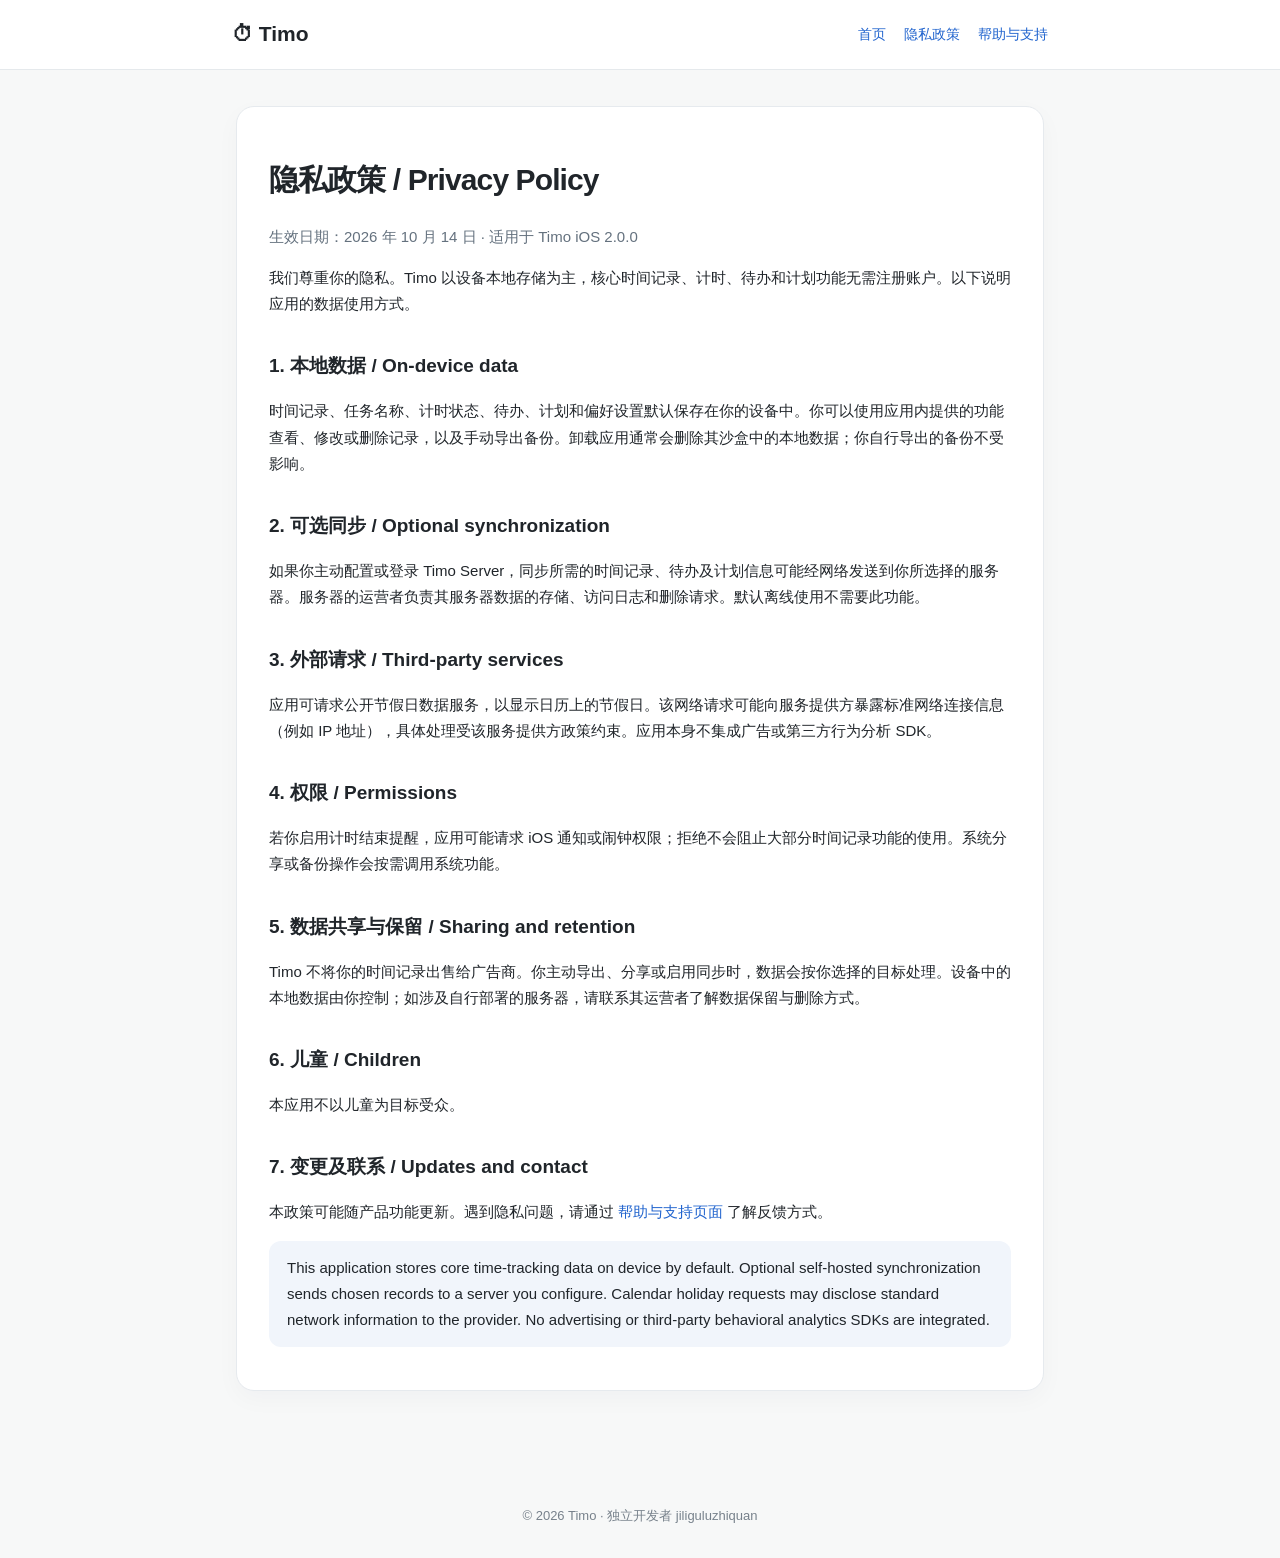
==== privacy.html @ 8e0661b7 "Publish Timo privacy and support pages" ====
<!doctype html><html lang="zh-CN"><head><meta charset="utf-8"><meta name="viewport" content="width=device-width,initial-scale=1"><meta name="robots" content="index,follow"><meta name="description" content="Timo 个人时间记录 App · 隐私政策"><title>隐私政策 | Timo</title><link rel="stylesheet" href="style.css"></head><body><header><nav><strong>⏱ Timo</strong><div><a href="index.html">首页</a><a href="privacy.html">隐私政策</a><a href="support.html">帮助与支持</a></div></nav></header><main><article><h1>隐私政策 / Privacy Policy</h1><p class="muted">生效日期：2026 年 10 月 14 日 · 适用于 Timo iOS 2.0.0</p><p>我们尊重你的隐私。Timo 以设备本地存储为主，核心时间记录、计时、待办和计划功能无需注册账户。以下说明应用的数据使用方式。</p><h2>1. 本地数据 / On-device data</h2><p>时间记录、任务名称、计时状态、待办、计划和偏好设置默认保存在你的设备中。你可以使用应用内提供的功能查看、修改或删除记录，以及手动导出备份。卸载应用通常会删除其沙盒中的本地数据；你自行导出的备份不受影响。</p><h2>2. 可选同步 / Optional synchronization</h2><p>如果你主动配置或登录 Timo Server，同步所需的时间记录、待办及计划信息可能经网络发送到你所选择的服务器。服务器的运营者负责其服务器数据的存储、访问日志和删除请求。默认离线使用不需要此功能。</p><h2>3. 外部请求 / Third-party services</h2><p>应用可请求公开节假日数据服务，以显示日历上的节假日。该网络请求可能向服务提供方暴露标准网络连接信息（例如 IP 地址），具体处理受该服务提供方政策约束。应用本身不集成广告或第三方行为分析 SDK。</p><h2>4. 权限 / Permissions</h2><p>若你启用计时结束提醒，应用可能请求 iOS 通知或闹钟权限；拒绝不会阻止大部分时间记录功能的使用。系统分享或备份操作会按需调用系统功能。</p><h2>5. 数据共享与保留 / Sharing and retention</h2><p>Timo 不将你的时间记录出售给广告商。你主动导出、分享或启用同步时，数据会按你选择的目标处理。设备中的本地数据由你控制；如涉及自行部署的服务器，请联系其运营者了解数据保留与删除方式。</p><h2>6. 儿童 / Children</h2><p>本应用不以儿童为目标受众。</p><h2>7. 变更及联系 / Updates and contact</h2><p>本政策可能随产品功能更新。遇到隐私问题，请通过 <a href="support.html">帮助与支持页面</a> 了解反馈方式。</p><p class="notice">This application stores core time-tracking data on device by default. Optional self-hosted synchronization sends chosen records to a server you configure. Calendar holiday requests may disclose standard network information to the provider. No advertising or third-party behavioral analytics SDKs are integrated.</p></article></main><footer>© 2026 Timo · 独立开发者 jiliguluzhiquan</footer></body></html>
---- style.css ----
*{box-sizing:border-box}body{margin:0;background:#f7f8f8;color:#20252a;font-family:-apple-system,BlinkMacSystemFont,"Segoe UI",sans-serif;line-height:1.75}header{border-bottom:1px solid #e5e9ec;background:#fff}nav{max-width:860px;margin:auto;padding:16px 22px;display:flex;justify-content:space-between;align-items:center;gap:18px;flex-wrap:wrap}nav strong{font-size:21px}nav a{margin-left:18px;font-size:14px}a{color:#2164ce;text-decoration:none}a:hover{text-decoration:underline}main{max-width:860px;padding:36px 26px 84px;margin:auto}article{background:#fff;border:1px solid #e6eaee;border-radius:18px;padding:28px 32px;box-shadow:0 8px 24px #18243a08}h1{font-size:30px;letter-spacing:-.03em;line-height:1.3}h2{margin-top:32px;font-size:19px}h3{font-size:16px}p,li{font-size:15px}li{margin:5px 0}ul{padding-left:24px}.muted{color:#64717e}.notice{padding:14px 18px;background:#f1f5fb;border-radius:12px}footer{padding:30px 20px;text-align:center;font-size:13px;color:#77818b}@media(max-width:600px){main{padding:18px 12px 56px}article{padding:22px 20px}h1{font-size:26px}}
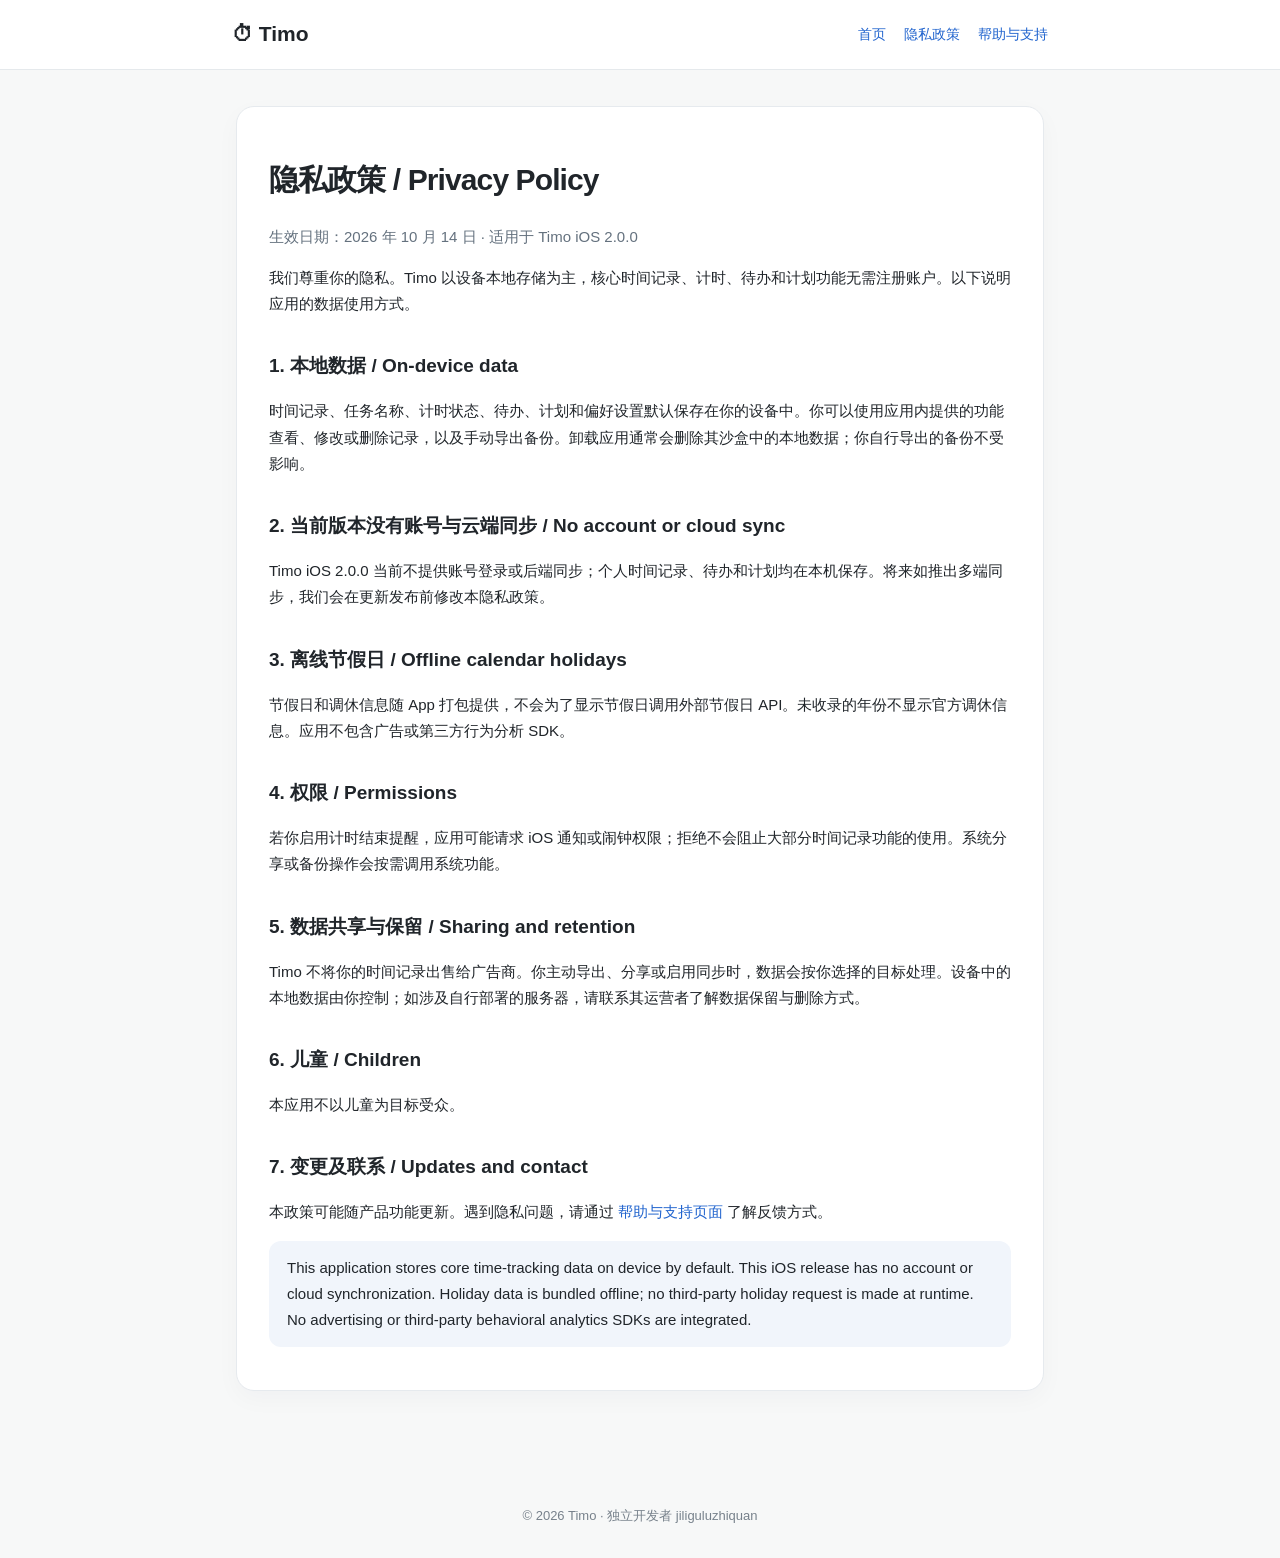
==== commit 831d8659: "Align privacy statement with offline iOS release" ====
--- a/privacy.html
+++ b/privacy.html
@@ -1 +1 @@
-<!doctype html><html lang="zh-CN"><head><meta charset="utf-8"><meta name="viewport" content="width=device-width,initial-scale=1"><meta name="robots" content="index,follow"><meta name="description" content="Timo 个人时间记录 App · 隐私政策"><title>隐私政策 | Timo</title><link rel="stylesheet" href="style.css"></head><body><header><nav><strong>⏱ Timo</strong><div><a href="index.html">首页</a><a href="privacy.html">隐私政策</a><a href="support.html">帮助与支持</a></div></nav></header><main><article><h1>隐私政策 / Privacy Policy</h1><p class="muted">生效日期：2026 年 10 月 14 日 · 适用于 Timo iOS 2.0.0</p><p>我们尊重你的隐私。Timo 以设备本地存储为主，核心时间记录、计时、待办和计划功能无需注册账户。以下说明应用的数据使用方式。</p><h2>1. 本地数据 / On-device data</h2><p>时间记录、任务名称、计时状态、待办、计划和偏好设置默认保存在你的设备中。你可以使用应用内提供的功能查看、修改或删除记录，以及手动导出备份。卸载应用通常会删除其沙盒中的本地数据；你自行导出的备份不受影响。</p><h2>2. 可选同步 / Optional synchronization</h2><p>如果你主动配置或登录 Timo Server，同步所需的时间记录、待办及计划信息可能经网络发送到你所选择的服务器。服务器的运营者负责其服务器数据的存储、访问日志和删除请求。默认离线使用不需要此功能。</p><h2>3. 外部请求 / Third-party services</h2><p>应用可请求公开节假日数据服务，以显示日历上的节假日。该网络请求可能向服务提供方暴露标准网络连接信息（例如 IP 地址），具体处理受该服务提供方政策约束。应用本身不集成广告或第三方行为分析 SDK。</p><h2>4. 权限 / Permissions</h2><p>若你启用计时结束提醒，应用可能请求 iOS 通知或闹钟权限；拒绝不会阻止大部分时间记录功能的使用。系统分享或备份操作会按需调用系统功能。</p><h2>5. 数据共享与保留 / Sharing and retention</h2><p>Timo 不将你的时间记录出售给广告商。你主动导出、分享或启用同步时，数据会按你选择的目标处理。设备中的本地数据由你控制；如涉及自行部署的服务器，请联系其运营者了解数据保留与删除方式。</p><h2>6. 儿童 / Children</h2><p>本应用不以儿童为目标受众。</p><h2>7. 变更及联系 / Updates and contact</h2><p>本政策可能随产品功能更新。遇到隐私问题，请通过 <a href="support.html">帮助与支持页面</a> 了解反馈方式。</p><p class="notice">This application stores core time-tracking data on device by default. Optional self-hosted synchronization sends chosen records to a server you configure. Calendar holiday requests may disclose standard network information to the provider. No advertising or third-party behavioral analytics SDKs are integrated.</p></article></main><footer>© 2026 Timo · 独立开发者 jiliguluzhiquan</footer></body></html>+<!doctype html><html lang="zh-CN"><head><meta charset="utf-8"><meta name="viewport" content="width=device-width,initial-scale=1"><meta name="robots" content="index,follow"><meta name="description" content="Timo 个人时间记录 App · 隐私政策"><title>隐私政策 | Timo</title><link rel="stylesheet" href="style.css"></head><body><header><nav><strong>⏱ Timo</strong><div><a href="index.html">首页</a><a href="privacy.html">隐私政策</a><a href="support.html">帮助与支持</a></div></nav></header><main><article><h1>隐私政策 / Privacy Policy</h1><p class="muted">生效日期：2026 年 10 月 14 日 · 适用于 Timo iOS 2.0.0</p><p>我们尊重你的隐私。Timo 以设备本地存储为主，核心时间记录、计时、待办和计划功能无需注册账户。以下说明应用的数据使用方式。</p><h2>1. 本地数据 / On-device data</h2><p>时间记录、任务名称、计时状态、待办、计划和偏好设置默认保存在你的设备中。你可以使用应用内提供的功能查看、修改或删除记录，以及手动导出备份。卸载应用通常会删除其沙盒中的本地数据；你自行导出的备份不受影响。</p><h2>2. 当前版本没有账号与云端同步 / No account or cloud sync</h2><p>Timo iOS 2.0.0 当前不提供账号登录或后端同步；个人时间记录、待办和计划均在本机保存。将来如推出多端同步，我们会在更新发布前修改本隐私政策。</p><h2>3. 离线节假日 / Offline calendar holidays</h2><p>节假日和调休信息随 App 打包提供，不会为了显示节假日调用外部节假日 API。未收录的年份不显示官方调休信息。应用不包含广告或第三方行为分析 SDK。</p><h2>4. 权限 / Permissions</h2><p>若你启用计时结束提醒，应用可能请求 iOS 通知或闹钟权限；拒绝不会阻止大部分时间记录功能的使用。系统分享或备份操作会按需调用系统功能。</p><h2>5. 数据共享与保留 / Sharing and retention</h2><p>Timo 不将你的时间记录出售给广告商。你主动导出、分享或启用同步时，数据会按你选择的目标处理。设备中的本地数据由你控制；如涉及自行部署的服务器，请联系其运营者了解数据保留与删除方式。</p><h2>6. 儿童 / Children</h2><p>本应用不以儿童为目标受众。</p><h2>7. 变更及联系 / Updates and contact</h2><p>本政策可能随产品功能更新。遇到隐私问题，请通过 <a href="support.html">帮助与支持页面</a> 了解反馈方式。</p><p class="notice">This application stores core time-tracking data on device by default. This iOS release has no account or cloud synchronization. Holiday data is bundled offline; no third-party holiday request is made at runtime. No advertising or third-party behavioral analytics SDKs are integrated.</p></article></main><footer>© 2026 Timo · 独立开发者 jiliguluzhiquan</footer></body></html>
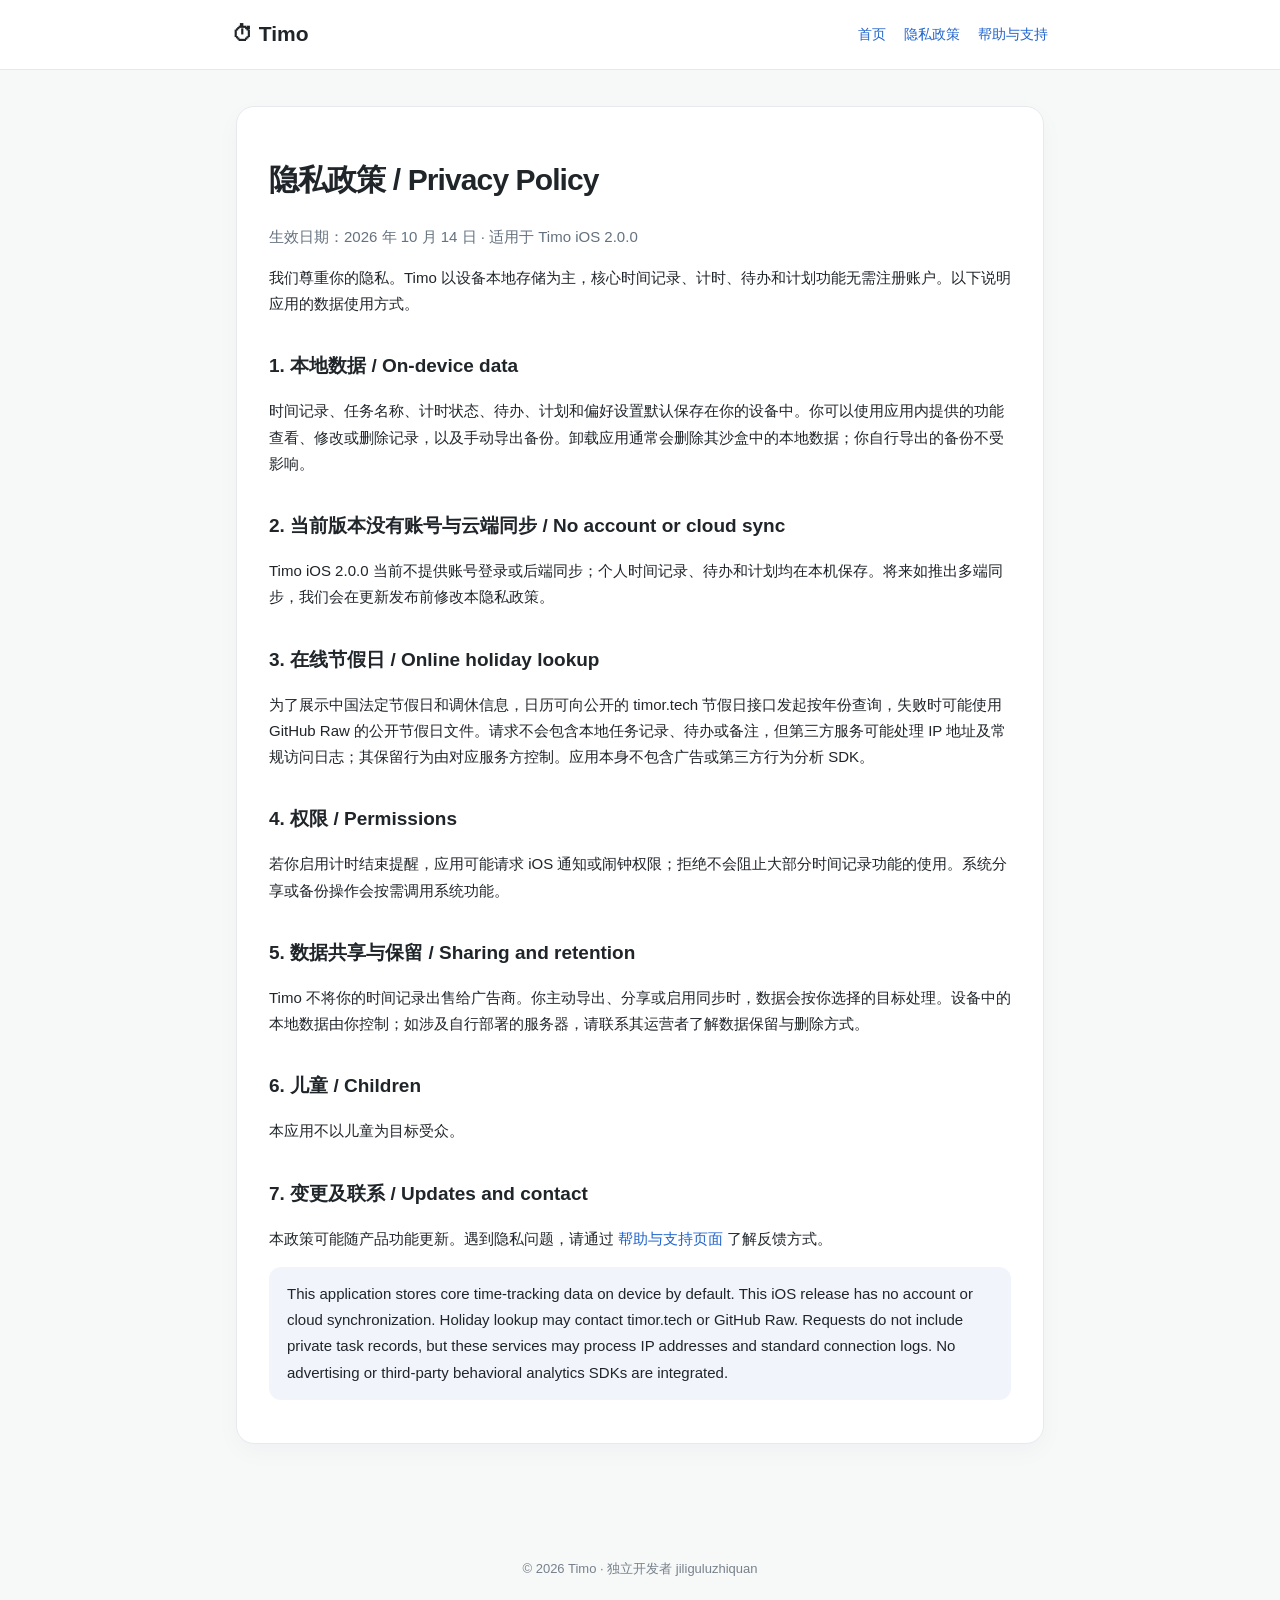
==== commit 0dec14f4: "Document online holiday provider requests" ====
--- a/privacy.html
+++ b/privacy.html
@@ -1 +1 @@
-<!doctype html><html lang="zh-CN"><head><meta charset="utf-8"><meta name="viewport" content="width=device-width,initial-scale=1"><meta name="robots" content="index,follow"><meta name="description" content="Timo 个人时间记录 App · 隐私政策"><title>隐私政策 | Timo</title><link rel="stylesheet" href="style.css"></head><body><header><nav><strong>⏱ Timo</strong><div><a href="index.html">首页</a><a href="privacy.html">隐私政策</a><a href="support.html">帮助与支持</a></div></nav></header><main><article><h1>隐私政策 / Privacy Policy</h1><p class="muted">生效日期：2026 年 10 月 14 日 · 适用于 Timo iOS 2.0.0</p><p>我们尊重你的隐私。Timo 以设备本地存储为主，核心时间记录、计时、待办和计划功能无需注册账户。以下说明应用的数据使用方式。</p><h2>1. 本地数据 / On-device data</h2><p>时间记录、任务名称、计时状态、待办、计划和偏好设置默认保存在你的设备中。你可以使用应用内提供的功能查看、修改或删除记录，以及手动导出备份。卸载应用通常会删除其沙盒中的本地数据；你自行导出的备份不受影响。</p><h2>2. 当前版本没有账号与云端同步 / No account or cloud sync</h2><p>Timo iOS 2.0.0 当前不提供账号登录或后端同步；个人时间记录、待办和计划均在本机保存。将来如推出多端同步，我们会在更新发布前修改本隐私政策。</p><h2>3. 离线节假日 / Offline calendar holidays</h2><p>节假日和调休信息随 App 打包提供，不会为了显示节假日调用外部节假日 API。未收录的年份不显示官方调休信息。应用不包含广告或第三方行为分析 SDK。</p><h2>4. 权限 / Permissions</h2><p>若你启用计时结束提醒，应用可能请求 iOS 通知或闹钟权限；拒绝不会阻止大部分时间记录功能的使用。系统分享或备份操作会按需调用系统功能。</p><h2>5. 数据共享与保留 / Sharing and retention</h2><p>Timo 不将你的时间记录出售给广告商。你主动导出、分享或启用同步时，数据会按你选择的目标处理。设备中的本地数据由你控制；如涉及自行部署的服务器，请联系其运营者了解数据保留与删除方式。</p><h2>6. 儿童 / Children</h2><p>本应用不以儿童为目标受众。</p><h2>7. 变更及联系 / Updates and contact</h2><p>本政策可能随产品功能更新。遇到隐私问题，请通过 <a href="support.html">帮助与支持页面</a> 了解反馈方式。</p><p class="notice">This application stores core time-tracking data on device by default. This iOS release has no account or cloud synchronization. Holiday data is bundled offline; no third-party holiday request is made at runtime. No advertising or third-party behavioral analytics SDKs are integrated.</p></article></main><footer>© 2026 Timo · 独立开发者 jiliguluzhiquan</footer></body></html>+<!doctype html><html lang="zh-CN"><head><meta charset="utf-8"><meta name="viewport" content="width=device-width,initial-scale=1"><meta name="robots" content="index,follow"><meta name="description" content="Timo 个人时间记录 App · 隐私政策"><title>隐私政策 | Timo</title><link rel="stylesheet" href="style.css"></head><body><header><nav><strong>⏱ Timo</strong><div><a href="index.html">首页</a><a href="privacy.html">隐私政策</a><a href="support.html">帮助与支持</a></div></nav></header><main><article><h1>隐私政策 / Privacy Policy</h1><p class="muted">生效日期：2026 年 10 月 14 日 · 适用于 Timo iOS 2.0.0</p><p>我们尊重你的隐私。Timo 以设备本地存储为主，核心时间记录、计时、待办和计划功能无需注册账户。以下说明应用的数据使用方式。</p><h2>1. 本地数据 / On-device data</h2><p>时间记录、任务名称、计时状态、待办、计划和偏好设置默认保存在你的设备中。你可以使用应用内提供的功能查看、修改或删除记录，以及手动导出备份。卸载应用通常会删除其沙盒中的本地数据；你自行导出的备份不受影响。</p><h2>2. 当前版本没有账号与云端同步 / No account or cloud sync</h2><p>Timo iOS 2.0.0 当前不提供账号登录或后端同步；个人时间记录、待办和计划均在本机保存。将来如推出多端同步，我们会在更新发布前修改本隐私政策。</p><h2>3. 在线节假日 / Online holiday lookup</h2><p>为了展示中国法定节假日和调休信息，日历可向公开的 timor.tech 节假日接口发起按年份查询，失败时可能使用 GitHub Raw 的公开节假日文件。请求不会包含本地任务记录、待办或备注，但第三方服务可能处理 IP 地址及常规访问日志；其保留行为由对应服务方控制。应用本身不包含广告或第三方行为分析 SDK。</p><h2>4. 权限 / Permissions</h2><p>若你启用计时结束提醒，应用可能请求 iOS 通知或闹钟权限；拒绝不会阻止大部分时间记录功能的使用。系统分享或备份操作会按需调用系统功能。</p><h2>5. 数据共享与保留 / Sharing and retention</h2><p>Timo 不将你的时间记录出售给广告商。你主动导出、分享或启用同步时，数据会按你选择的目标处理。设备中的本地数据由你控制；如涉及自行部署的服务器，请联系其运营者了解数据保留与删除方式。</p><h2>6. 儿童 / Children</h2><p>本应用不以儿童为目标受众。</p><h2>7. 变更及联系 / Updates and contact</h2><p>本政策可能随产品功能更新。遇到隐私问题，请通过 <a href="support.html">帮助与支持页面</a> 了解反馈方式。</p><p class="notice">This application stores core time-tracking data on device by default. This iOS release has no account or cloud synchronization. Holiday lookup may contact timor.tech or GitHub Raw. Requests do not include private task records, but these services may process IP addresses and standard connection logs. No advertising or third-party behavioral analytics SDKs are integrated.</p></article></main><footer>© 2026 Timo · 独立开发者 jiliguluzhiquan</footer></body></html>
